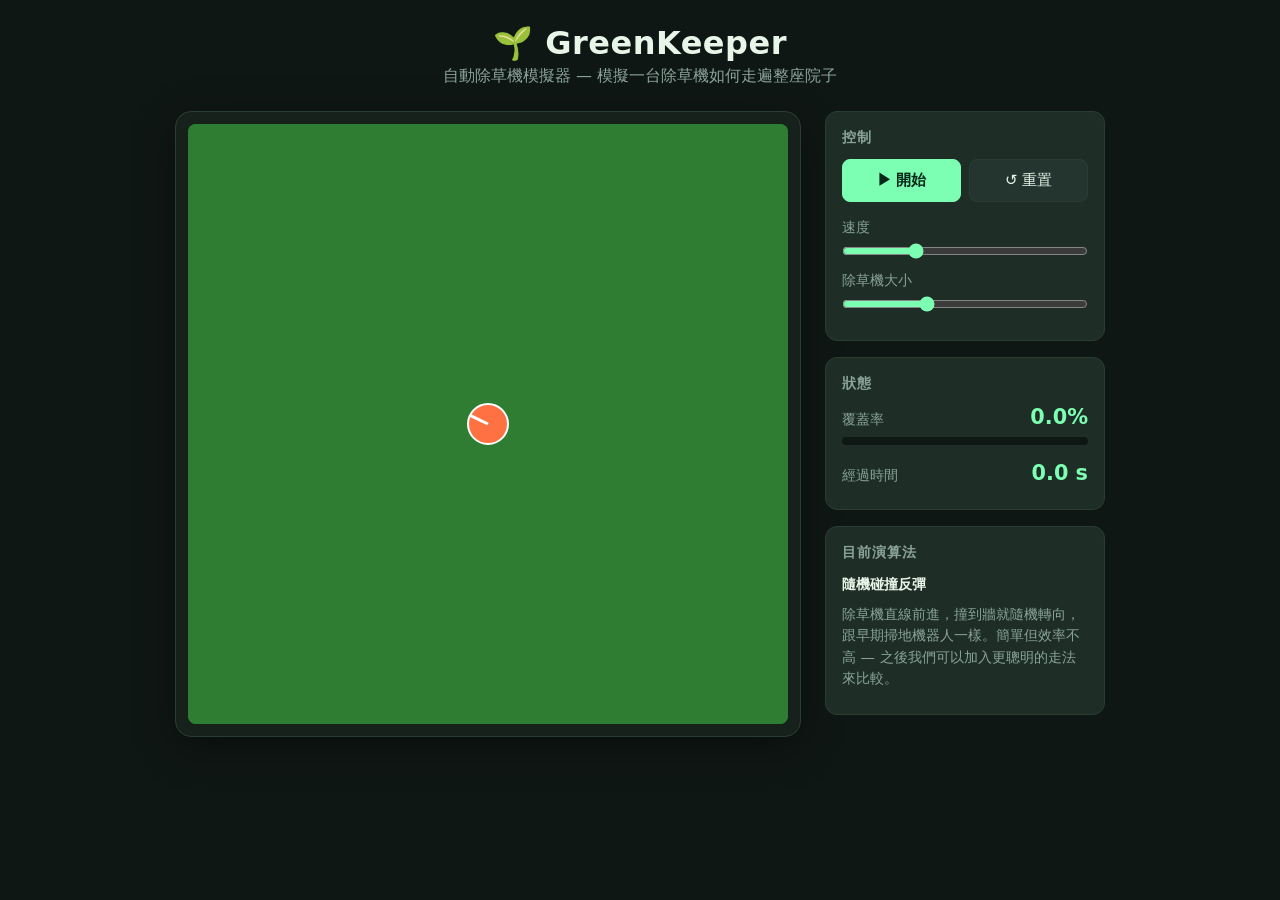
==== index.html @ a5f97472 "Initial commit: GreenKeeper 除草機模擬器 + GitHub Pages 部署設定 Co-Authored-By: Claude Opus 4.8 (1M context) " ====
<!DOCTYPE html>
<html lang="zh-Hant">
<head>
  <meta charset="UTF-8">
  <meta name="viewport" content="width=device-width, initial-scale=1.0">
  <title>GreenKeeper — 自動除草機模擬器</title>
  <link rel="stylesheet" href="style.css">
</head>
<body>
  <header>
    <h1>🌱 GreenKeeper</h1>
    <p class="subtitle">自動除草機模擬器 — 模擬一台除草機如何走遍整座院子</p>
  </header>

  <main>
    <div class="stage">
      <canvas id="yard" width="600" height="600"></canvas>
    </div>

    <aside class="panel">
      <section class="card">
        <h2>控制</h2>
        <div class="buttons">
          <button id="startBtn" class="primary">▶ 開始</button>
          <button id="resetBtn">↺ 重置</button>
        </div>

        <label class="field">
          <span>速度</span>
          <input type="range" id="speed" min="1" max="8" value="3">
        </label>

        <label class="field">
          <span>除草機大小</span>
          <input type="range" id="mowerSize" min="10" max="40" value="20">
        </label>
      </section>

      <section class="card">
        <h2>狀態</h2>
        <div class="stat">
          <span class="stat-label">覆蓋率</span>
          <span class="stat-value" id="coverage">0%</span>
        </div>
        <div class="bar"><div class="bar-fill" id="coverageBar"></div></div>

        <div class="stat">
          <span class="stat-label">經過時間</span>
          <span class="stat-value" id="elapsed">0.0 s</span>
        </div>
      </section>

      <section class="card hint">
        <h2>目前演算法</h2>
        <p><strong>隨機碰撞反彈</strong></p>
        <p class="muted">除草機直線前進，撞到牆就隨機轉向，跟早期掃地機器人一樣。簡單但效率不高 — 之後我們可以加入更聰明的走法來比較。</p>
      </section>
    </aside>
  </main>

  <script src="sim.js"></script>
</body>
</html>
---- style.css ----
:root {
  --bg: #0f1714;
  --panel: #16211c;
  --card: #1e2d26;
  --grass: #4caf50;
  --grass-cut: #a5d6a7;
  --accent: #7cffb2;
  --text: #e8f5e9;
  --muted: #8aa399;
  --border: #2a3d33;
}

* { box-sizing: border-box; margin: 0; padding: 0; }

body {
  font-family: "Segoe UI", system-ui, -apple-system, sans-serif;
  background: var(--bg);
  color: var(--text);
  min-height: 100vh;
  padding: 24px;
}

header {
  text-align: center;
  margin-bottom: 24px;
}

header h1 {
  font-size: 2rem;
  letter-spacing: 0.5px;
}

.subtitle {
  color: var(--muted);
  margin-top: 4px;
}

main {
  display: flex;
  gap: 24px;
  justify-content: center;
  align-items: flex-start;
  flex-wrap: wrap;
  max-width: 1000px;
  margin: 0 auto;
}

.stage {
  background: var(--panel);
  padding: 12px;
  border-radius: 16px;
  border: 1px solid var(--border);
  box-shadow: 0 10px 40px rgba(0, 0, 0, 0.4);
}

canvas {
  display: block;
  border-radius: 8px;
  background: #2e7d32;
  max-width: 100%;
  height: auto;
}

.panel {
  display: flex;
  flex-direction: column;
  gap: 16px;
  width: 280px;
}

.card {
  background: var(--card);
  border: 1px solid var(--border);
  border-radius: 12px;
  padding: 16px;
}

.card h2 {
  font-size: 0.9rem;
  text-transform: uppercase;
  letter-spacing: 1px;
  color: var(--muted);
  margin-bottom: 12px;
}

.buttons {
  display: flex;
  gap: 8px;
  margin-bottom: 16px;
}

button {
  flex: 1;
  padding: 10px;
  border: 1px solid var(--border);
  border-radius: 8px;
  background: #243530;
  color: var(--text);
  font-size: 0.95rem;
  cursor: pointer;
  transition: background 0.15s, transform 0.05s;
}

button:hover { background: #2e453d; }
button:active { transform: scale(0.97); }

button.primary {
  background: var(--accent);
  color: #06281a;
  border-color: var(--accent);
  font-weight: 600;
}

button.primary:hover { background: #6ae8a1; }

.field {
  display: flex;
  flex-direction: column;
  gap: 6px;
  margin-bottom: 12px;
  font-size: 0.9rem;
  color: var(--muted);
}

input[type="range"] {
  width: 100%;
  accent-color: var(--accent);
}

.stat {
  display: flex;
  justify-content: space-between;
  align-items: baseline;
  margin-bottom: 8px;
}

.stat-label { color: var(--muted); font-size: 0.9rem; }
.stat-value { font-size: 1.3rem; font-weight: 600; color: var(--accent); }

.bar {
  height: 8px;
  background: #0f1714;
  border-radius: 4px;
  overflow: hidden;
  margin-bottom: 16px;
}

.bar-fill {
  height: 100%;
  width: 0%;
  background: var(--accent);
  transition: width 0.2s;
}

.hint p { font-size: 0.9rem; line-height: 1.5; margin-bottom: 8px; }
.muted { color: var(--muted); }
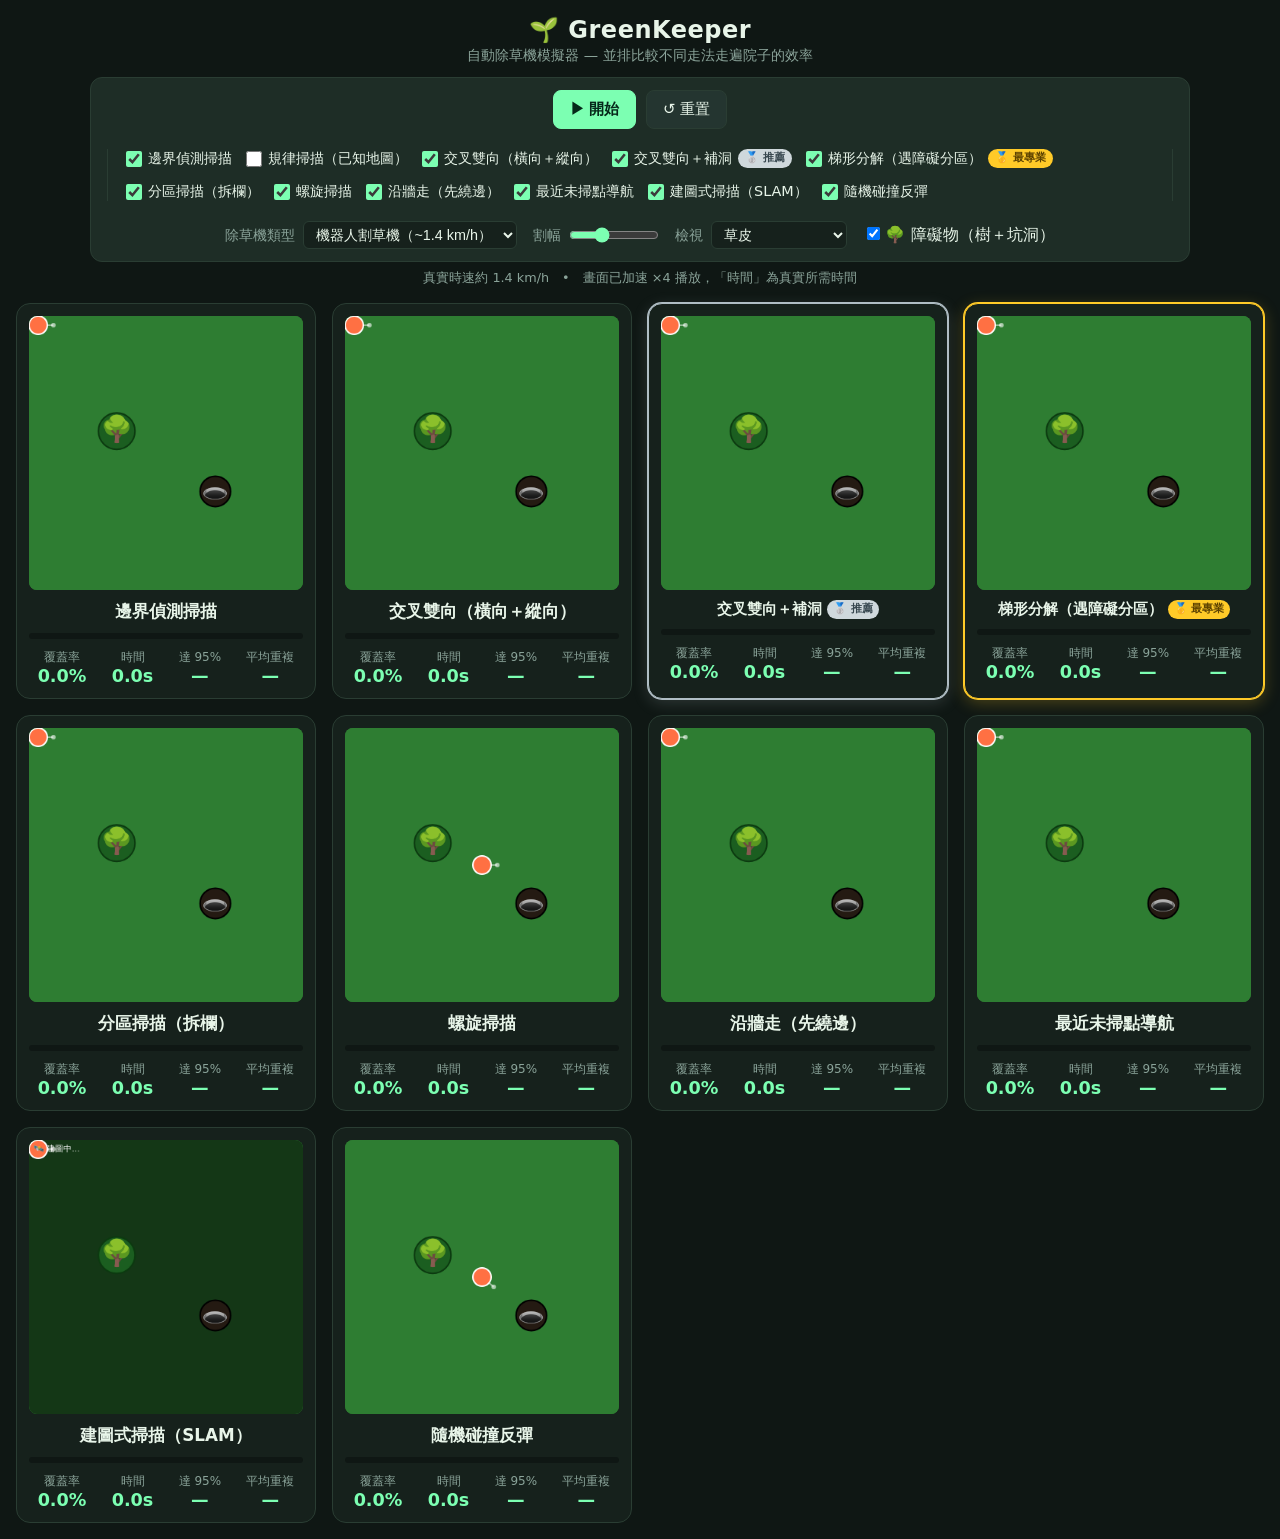
==== commit bfc0f5af: "新增多種覆蓋演算法、障礙物與分析工具 - 演算法：邊界偵測、交叉雙向、交叉雙向+補洞、梯形分解(BCD,垂直+水平兩趟)、   分區拆欄、螺旋、沿牆走、最近未掃點導航、SLAM、隨機反彈 - 障礙物（" ====
--- a/index.html
+++ b/index.html
@@ -4,59 +4,62 @@
   <meta charset="UTF-8">
   <meta name="viewport" content="width=device-width, initial-scale=1.0">
   <title>GreenKeeper — 自動除草機模擬器</title>
+  <link rel="icon" type="image/png" sizes="32x32" href="favicon-32.png">
+  <link rel="icon" type="image/png" sizes="512x512" href="favicon.png">
+  <link rel="apple-touch-icon" sizes="180x180" href="favicon-180.png">
   <link rel="stylesheet" href="style.css">
 </head>
 <body>
   <header>
     <h1>🌱 GreenKeeper</h1>
-    <p class="subtitle">自動除草機模擬器 — 模擬一台除草機如何走遍整座院子</p>
+    <p class="subtitle">自動除草機模擬器 — 並排比較不同走法走遍院子的效率</p>
   </header>
 
-  <main>
-    <div class="stage">
-      <canvas id="yard" width="600" height="600"></canvas>
+  <div class="controls">
+    <div class="control-group buttons">
+      <button id="startBtn" class="primary">▶ 開始</button>
+      <button id="resetBtn">↺ 重置</button>
     </div>
 
-    <aside class="panel">
-      <section class="card">
-        <h2>控制</h2>
-        <div class="buttons">
-          <button id="startBtn" class="primary">▶ 開始</button>
-          <button id="resetBtn">↺ 重置</button>
-        </div>
+    <div class="control-group toggles" id="toggles">
+      <label><input type="checkbox" data-algo="boundary" checked> 邊界偵測掃描</label>
+      <label><input type="checkbox" data-algo="systematic"> 規律掃描（已知地圖）</label>
+      <label><input type="checkbox" data-algo="crosscut" checked> 交叉雙向（橫向＋縱向）</label>
+      <label><input type="checkbox" data-algo="crossfill" checked> 交叉雙向＋補洞 <span class="rank-tag rank-tag-2">🥈 推薦</span></label>
+      <label><input type="checkbox" data-algo="bcd" checked> 梯形分解（遇障礙分區） <span class="rank-tag rank-tag-1">🥇 最專業</span></label>
+      <label><input type="checkbox" data-algo="cellular" checked> 分區掃描（拆欄）</label>
+      <label><input type="checkbox" data-algo="spiral" checked> 螺旋掃描</label>
+      <label><input type="checkbox" data-algo="wall" checked> 沿牆走（先繞邊）</label>
+      <label><input type="checkbox" data-algo="nearest" checked> 最近未掃點導航</label>
+      <label><input type="checkbox" data-algo="slam" checked> 建圖式掃描（SLAM）</label>
+      <label><input type="checkbox" data-algo="random" checked> 隨機碰撞反彈</label>
+    </div>
 
-        <label class="field">
-          <span>速度</span>
-          <input type="range" id="speed" min="1" max="8" value="3">
-        </label>
+    <div class="control-group sliders">
+      <label class="field"><span>除草機類型</span>
+        <select id="speed">
+          <option value="1.4" selected>機器人割草機（~1.4 km/h）</option>
+          <option value="3.6">手推式割草機（~3.6 km/h）</option>
+          <option value="5">自走式割草機（~5 km/h）</option>
+          <option value="8">乘坐式割草機（~8 km/h）</option>
+        </select></label>
+      <label class="field"><span>割幅</span>
+        <input type="range" id="mowerSize" min="6" max="24" value="12"></label>
+      <label class="field"><span>檢視</span>
+        <select id="viewMode">
+          <option value="grass" selected>草皮</option>
+          <option value="heat">重複次數熱力圖</option>
+        </select></label>
+    </div>
 
-        <label class="field">
-          <span>除草機大小</span>
-          <input type="range" id="mowerSize" min="10" max="40" value="20">
-        </label>
-      </section>
+    <div class="control-group">
+      <label><input type="checkbox" id="obstacles" checked> 🌳 障礙物（樹＋坑洞）</label>
+    </div>
+  </div>
 
-      <section class="card">
-        <h2>狀態</h2>
-        <div class="stat">
-          <span class="stat-label">覆蓋率</span>
-          <span class="stat-value" id="coverage">0%</span>
-        </div>
-        <div class="bar"><div class="bar-fill" id="coverageBar"></div></div>
+  <p class="accel-note muted" id="accelNote"></p>
 
-        <div class="stat">
-          <span class="stat-label">經過時間</span>
-          <span class="stat-value" id="elapsed">0.0 s</span>
-        </div>
-      </section>
-
-      <section class="card hint">
-        <h2>目前演算法</h2>
-        <p><strong>隨機碰撞反彈</strong></p>
-        <p class="muted">除草機直線前進，撞到牆就隨機轉向，跟早期掃地機器人一樣。簡單但效率不高 — 之後我們可以加入更聰明的走法來比較。</p>
-      </section>
-    </aside>
-  </main>
+  <main id="grid" class="grid"></main>
 
   <script src="sim.js"></script>
 </body>
--- a/style.css
+++ b/style.css
@@ -2,7 +2,7 @@
   --bg: #0f1714;
   --panel: #16211c;
   --card: #1e2d26;
-  --grass: #4caf50;
+  --grass: #2e7d32;
   --grass-cut: #a5d6a7;
   --accent: #7cffb2;
   --text: #e8f5e9;
@@ -17,81 +17,35 @@
   background: var(--bg);
   color: var(--text);
   min-height: 100vh;
-  padding: 24px;
-}
-
-header {
-  text-align: center;
-  margin-bottom: 24px;
-}
-
-header h1 {
-  font-size: 2rem;
-  letter-spacing: 0.5px;
-}
-
-.subtitle {
-  color: var(--muted);
-  margin-top: 4px;
-}
-
-main {
-  display: flex;
-  gap: 24px;
+  display: flex;
+  flex-direction: column;
+  padding: 16px;
+}
+
+header { text-align: center; margin-bottom: 12px; }
+header h1 { font-size: 1.5rem; letter-spacing: 0.5px; }
+.subtitle { color: var(--muted); margin-top: 2px; font-size: 0.9rem; }
+
+/* --- 控制列 --- */
+.controls {
+  display: flex;
+  flex-wrap: wrap;
+  gap: 20px;
+  align-items: center;
   justify-content: center;
-  align-items: flex-start;
-  flex-wrap: wrap;
-  max-width: 1000px;
-  margin: 0 auto;
-}
-
-.stage {
-  background: var(--panel);
-  padding: 12px;
-  border-radius: 16px;
-  border: 1px solid var(--border);
-  box-shadow: 0 10px 40px rgba(0, 0, 0, 0.4);
-}
-
-canvas {
-  display: block;
-  border-radius: 8px;
-  background: #2e7d32;
-  max-width: 100%;
-  height: auto;
-}
-
-.panel {
-  display: flex;
-  flex-direction: column;
-  gap: 16px;
-  width: 280px;
-}
-
-.card {
   background: var(--card);
   border: 1px solid var(--border);
   border-radius: 12px;
-  padding: 16px;
-}
-
-.card h2 {
-  font-size: 0.9rem;
-  text-transform: uppercase;
-  letter-spacing: 1px;
-  color: var(--muted);
-  margin-bottom: 12px;
-}
-
-.buttons {
-  display: flex;
-  gap: 8px;
-  margin-bottom: 16px;
-}
-
-button {
-  flex: 1;
-  padding: 10px;
+  padding: 12px 16px;
+  margin: 0 auto 16px;
+  max-width: 1100px;
+  width: 100%;
+}
+
+.control-group { display: flex; align-items: center; gap: 10px; }
+
+.buttons button {
+  padding: 8px 16px;
   border: 1px solid var(--border);
   border-radius: 8px;
   background: #243530;
@@ -100,51 +54,145 @@
   cursor: pointer;
   transition: background 0.15s, transform 0.05s;
 }
-
-button:hover { background: #2e453d; }
-button:active { transform: scale(0.97); }
-
-button.primary {
+.buttons button:hover { background: #2e453d; }
+.buttons button:active { transform: scale(0.97); }
+.buttons button.primary {
   background: var(--accent);
   color: #06281a;
   border-color: var(--accent);
   font-weight: 600;
 }
-
-button.primary:hover { background: #6ae8a1; }
-
+.buttons button.primary:hover { background: #6ae8a1; }
+
+.toggles {
+  flex-wrap: wrap;
+  gap: 14px;
+  border-left: 1px solid var(--border);
+  border-right: 1px solid var(--border);
+  padding: 0 18px;
+}
+.toggles label {
+  display: flex;
+  align-items: center;
+  gap: 6px;
+  font-size: 0.9rem;
+  cursor: pointer;
+  white-space: nowrap;
+}
+.toggles input { accent-color: var(--accent); width: 16px; height: 16px; cursor: pointer; }
+
+.sliders { gap: 16px; }
 .field {
   display: flex;
-  flex-direction: column;
-  gap: 6px;
-  margin-bottom: 12px;
+  align-items: center;
+  gap: 8px;
   font-size: 0.9rem;
   color: var(--muted);
 }
-
-input[type="range"] {
+.field input[type="range"] { accent-color: var(--accent); width: 90px; }
+.field select {
+  background: var(--panel);
+  color: var(--text);
+  border: 1px solid var(--border);
+  border-radius: 6px;
+  padding: 4px 8px;
+  font-size: 0.9rem;
+  cursor: pointer;
+}
+
+.accel-note {
+  text-align: center;
+  color: var(--muted);
+  font-size: 0.8rem;
+  margin: -8px auto 16px;
+}
+
+/* --- 比較格 --- */
+.grid {
+  display: grid;
+  grid-template-columns: repeat(auto-fit, minmax(240px, 1fr));
+  gap: 16px;
+  max-width: 1600px;
   width: 100%;
-  accent-color: var(--accent);
-}
-
-.stat {
-  display: flex;
-  justify-content: space-between;
-  align-items: baseline;
-  margin-bottom: 8px;
-}
-
-.stat-label { color: var(--muted); font-size: 0.9rem; }
-.stat-value { font-size: 1.3rem; font-weight: 600; color: var(--accent); }
+  margin: 0 auto;
+}
+
+.sim-card {
+  background: var(--panel);
+  border: 1px solid var(--border);
+  border-radius: 14px;
+  padding: 12px;
+  display: flex;
+  flex-direction: column;
+  gap: 10px;
+}
+
+.sim-card canvas {
+  display: block;
+  width: 100%;
+  height: auto;
+  aspect-ratio: 1 / 1;
+  border-radius: 8px;
+  background: var(--grass);
+}
+
+.sim-name {
+  font-weight: 600;
+  font-size: 1.05rem;
+  text-align: center;
+  display: flex;
+  align-items: center;
+  justify-content: center;
+  gap: 5px;
+  flex-wrap: nowrap;
+  white-space: nowrap;
+}
+/* 有排名標記的卡片：縮小字級讓名稱＋標記擠進同一行 */
+.sim-card.rank-1 .sim-name,
+.sim-card.rank-2 .sim-name { font-size: 0.92rem; }
+.sim-name .rank-badge { flex: none; }
+
+/* --- 推薦排名標記 --- */
+.sim-card.rank-1 {
+  border-color: #ffca28;
+  box-shadow: 0 0 0 1px #ffca28, 0 4px 16px rgba(255, 202, 40, 0.25);
+}
+.sim-card.rank-2 {
+  border-color: #b0bec5;
+  box-shadow: 0 0 0 1px #b0bec5, 0 4px 16px rgba(176, 190, 197, 0.2);
+}
+
+.rank-badge,
+.rank-tag {
+  font-size: 0.7rem;
+  font-weight: 700;
+  padding: 1px 7px;
+  border-radius: 999px;
+  white-space: nowrap;
+  line-height: 1.5;
+}
+.rank-badge { padding: 1px 6px; }
+.rank-badge-1,
+.rank-tag-1 { background: #ffca28; color: #5d4200; }
+.rank-badge-2,
+.rank-tag-2 { background: #cfd8dc; color: #37474f; }
+
+.sim-stats {
+  display: flex;
+  justify-content: space-around;
+  gap: 8px;
+  font-size: 0.85rem;
+}
+.sim-stats .stat { text-align: center; }
+.sim-stats .stat-label { display: block; color: var(--muted); font-size: 0.75rem; }
+.sim-stats .stat-value { font-size: 1.1rem; font-weight: 600; color: var(--accent); }
 
 .bar {
-  height: 8px;
+  height: 6px;
   background: #0f1714;
-  border-radius: 4px;
+  border-radius: 3px;
   overflow: hidden;
-  margin-bottom: 16px;
-}
-
+}
 .bar-fill {
   height: 100%;
   width: 0%;
@@ -152,5 +200,9 @@
   transition: width 0.2s;
 }
 
-.hint p { font-size: 0.9rem; line-height: 1.5; margin-bottom: 8px; }
-.muted { color: var(--muted); }
+.empty {
+  grid-column: 1 / -1;
+  text-align: center;
+  color: var(--muted);
+  padding: 60px 0;
+}
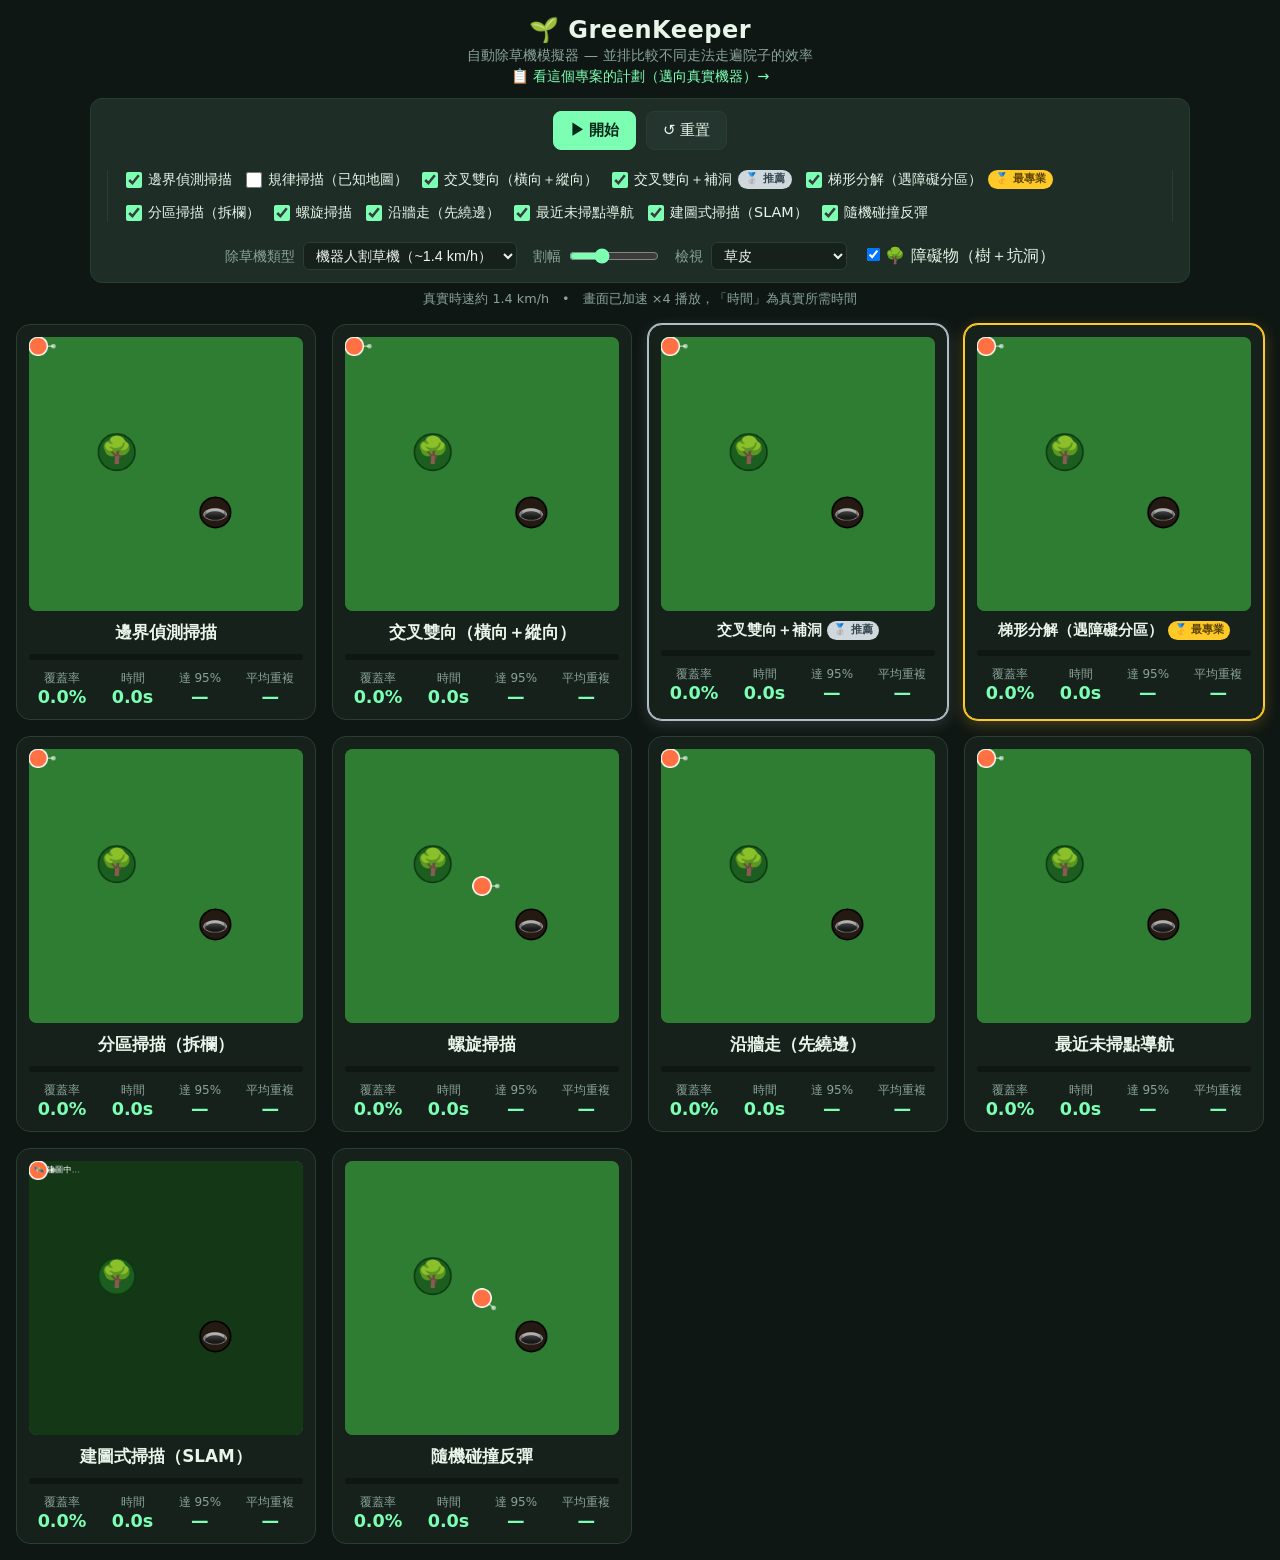
==== commit 7b2cccb4: "feat: 新增計劃頁 plan.html，首頁加連結 把邁向真實機器的計劃視覺化成獨立網頁：三層架構、四階段 階梯（含狀態燈）、硬體盤點、文檔連結。模擬器首頁加一個 連結過去，本身保持乾淨。沿用既有" ====
--- a/index.html
+++ b/index.html
@@ -13,6 +13,7 @@
   <header>
     <h1>🌱 GreenKeeper</h1>
     <p class="subtitle">自動除草機模擬器 — 並排比較不同走法走遍院子的效率</p>
+    <p class="subtitle"><a href="plan.html" class="plan-link">📋 看這個專案的計劃（邁向真實機器）→</a></p>
   </header>
 
   <div class="controls">
--- a/style.css
+++ b/style.css
@@ -25,6 +25,8 @@
 header { text-align: center; margin-bottom: 12px; }
 header h1 { font-size: 1.5rem; letter-spacing: 0.5px; }
 .subtitle { color: var(--muted); margin-top: 2px; font-size: 0.9rem; }
+.plan-link { color: var(--accent); text-decoration: none; }
+.plan-link:hover { text-decoration: underline; }
 
 /* --- 控制列 --- */
 .controls {
